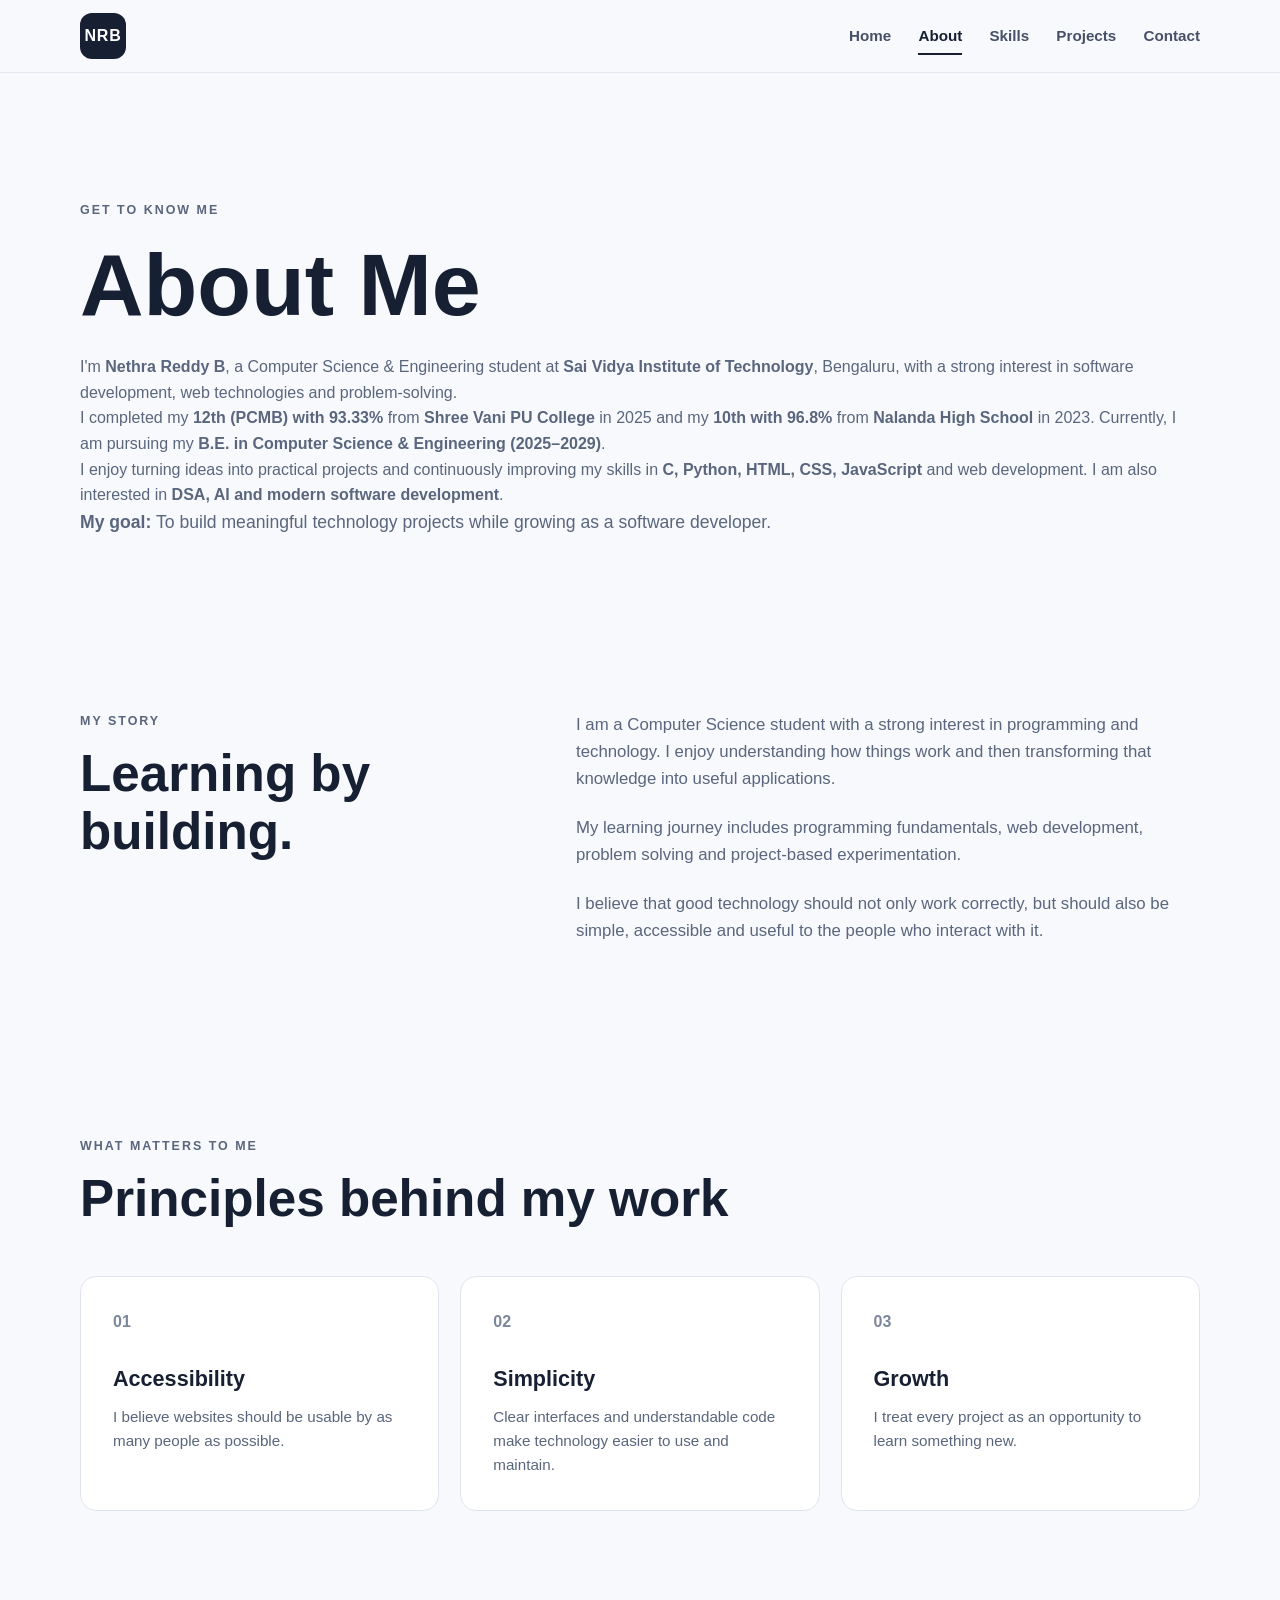
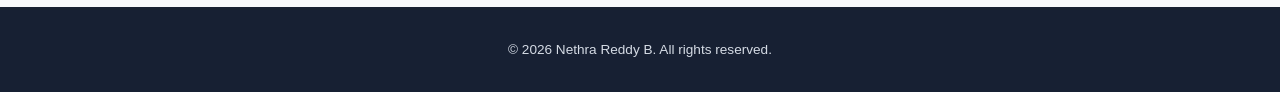
==== about.html @ d2db45e7 "Add files via upload" ====
<!DOCTYPE html>
<html lang="en">
<head>

    <meta charset="UTF-8">

    <meta name="viewport"
          content="width=device-width, initial-scale=1.0">

    <meta name="description"
          content="Learn more about Nethra Reddy B, a Computer Science student interested in programming, technology and creative problem solving.">

    <meta name="author"
          content="Nethra Reddy B">

    <meta name="robots"
          content="index, follow">

    <title>About | Nethra Reddy B</title>

    <link rel="stylesheet" href="css/style.css">

</head>

<body>

<a class="skip-link" href="#main-content">
    Skip to main content
</a>


<header class="site-header">

    <nav class="navbar"
         aria-label="Primary navigation">

        <a class="logo"
           href="index.html"
           aria-label="Nethra Reddy home">
            NRB
        </a>

        <button class="menu-toggle"
                type="button"
                aria-label="Open navigation menu"
                aria-expanded="false"
                aria-controls="primary-menu">

            <span></span>
            <span></span>
            <span></span>

        </button>

        <ul class="nav-links" id="primary-menu">

            <li>
                <a href="index.html">
                    Home
                </a>
            </li>

            <li>
                <a href="about.html"
                   aria-current="page">
                    About
                </a>
            </li>

            <li>
                <a href="skills.html">
                    Skills
                </a>
            </li>

            <li>
                <a href="projects.html">
                    Projects
                </a>
            </li>

            <li>
                <a href="contact.html">
                    Contact
                </a>
            </li>

        </ul>

    </nav>

</header>


<main id="main-content">

    <section class="page-hero"
             aria-labelledby="page-title">

        <p class="eyebrow">
            GET TO KNOW ME
        </p>

        <h1 id="page-title">
            About Me
        </h1>

       <p>
    I'm <strong>Nethra Reddy B</strong>, a Computer Science &
    Engineering student at <strong>Sai Vidya Institute of Technology</strong>,
    Bengaluru, with a strong interest in software development,
    web technologies and problem-solving.
</p>

<p>
    I completed my <strong>12th (PCMB) with 93.33%</strong> from
    <strong>Shree Vani PU College</strong> in 2025 and my
    <strong>10th with 96.8%</strong> from
    <strong>Nalanda High School</strong> in 2023.
    Currently, I am pursuing my <strong>B.E. in Computer Science &
    Engineering (2025–2029)</strong>.
</p>

<p>
    I enjoy turning ideas into practical projects and continuously
    improving my skills in <strong>C, Python, HTML, CSS, JavaScript</strong>
    and web development. I am also interested in
    <strong>DSA, AI and modern software development</strong>.
</p>

<p>
    <strong>My goal:</strong> To build meaningful technology projects
    while growing as a software developer.
</p>

    </section>


    <section class="content-section section"
             aria-labelledby="story-title">

        <div class="content-layout">

            <div>

                <p class="eyebrow">
                    MY STORY
                </p>

                <h2 id="story-title">
                    Learning by building.
                </h2>

            </div>


            <div class="content-text">

                <p>
                    I am a Computer Science student with a strong interest
                    in programming and technology. I enjoy understanding
                    how things work and then transforming that knowledge
                    into useful applications.
                </p>

                <p>
                    My learning journey includes programming fundamentals,
                    web development, problem solving and project-based
                    experimentation.
                </p>

                <p>
                    I believe that good technology should not only work
                    correctly, but should also be simple, accessible and
                    useful to the people who interact with it.
                </p>

            </div>

        </div>

    </section>


    <section class="values-section section"
             aria-labelledby="values-title">

        <div class="section-heading">

            <p class="eyebrow">
                WHAT MATTERS TO ME
            </p>

            <h2 id="values-title">
                Principles behind my work
            </h2>

        </div>


        <div class="intro-grid">

            <article class="info-card">

                <span class="card-number">
                    01
                </span>

                <h3>
                    Accessibility
                </h3>

                <p>
                    I believe websites should be usable by as many people
                    as possible.
                </p>

            </article>


            <article class="info-card">

                <span class="card-number">
                    02
                </span>

                <h3>
                    Simplicity
                </h3>

                <p>
                    Clear interfaces and understandable code make
                    technology easier to use and maintain.
                </p>

            </article>


            <article class="info-card">

                <span class="card-number">
                    03
                </span>

                <h3>
                    Growth
                </h3>

                <p>
                    I treat every project as an opportunity to learn
                    something new.
                </p>

            </article>

        </div>

    </section>

</main>


<footer class="site-footer">

    <p>
        &copy; <span class="current-year"></span>
        Nethra Reddy B. All rights reserved.
    </p>

</footer>


<script src="js/script.js"></script>

</body>
</html>
---- css/style.css ----
/* =========================================
   RESET
========================================= */

* {
    box-sizing: border-box;
    margin: 0;
    padding: 0;
}

html {
    scroll-behavior: smooth;
}

body {
    min-height: 100vh;
    font-family:
        Arial,
        Helvetica,
        sans-serif;
    line-height: 1.6;
    color: #172033;
    background: #f8f9fc;
}

img {
    max-width: 100%;
    display: block;
}

a {
    color: inherit;
}

button,
input,
textarea {
    font: inherit;
}


/* =========================================
   ACCESSIBILITY
========================================= */

.skip-link {
    position: fixed;
    top: -100px;
    left: 1rem;
    z-index: 9999;
    padding: 0.75rem 1rem;
    color: #ffffff;
    background: #172033;
    border-radius: 0.5rem;
    text-decoration: none;
}

.skip-link:focus {
    top: 1rem;
    outline: 3px solid #f2b84b;
    outline-offset: 3px;
}

:focus-visible {
    outline: 3px solid #f2b84b;
    outline-offset: 4px;
}


/* =========================================
   HEADER
========================================= */

.site-header {
    position: sticky;
    top: 0;
    z-index: 1000;
    background: rgba(248, 249, 252, 0.96);
    border-bottom: 1px solid #e3e7ef;
}

.navbar {
    width: min(1120px, 92%);
    min-height: 72px;
    margin: auto;

    display: flex;
    align-items: center;
    justify-content: space-between;
    gap: 2rem;
}

.logo {
    display: inline-flex;
    align-items: center;
    justify-content: center;

    width: 46px;
    height: 46px;

    color: #ffffff;
    background: #172033;

    border-radius: 12px;

    font-weight: 800;
    text-decoration: none;
    letter-spacing: 0.05em;
}

.nav-links {
    display: flex;
    align-items: center;
    gap: 1.7rem;

    list-style: none;
}

.nav-links a {
    position: relative;

    padding: 0.4rem 0;

    color: #465066;
    text-decoration: none;

    font-size: 0.95rem;
    font-weight: 600;
}

.nav-links a:hover,
.nav-links a[aria-current="page"] {
    color: #172033;
}

.nav-links a[aria-current="page"]::after {
    content: "";

    position: absolute;
    left: 0;
    right: 0;
    bottom: -4px;

    height: 2px;

    background: #172033;
}

.menu-toggle {
    display: none;

    width: 44px;
    height: 44px;

    border: 1px solid #d9dee8;
    border-radius: 8px;

    background: #ffffff;

    cursor: pointer;
}

.menu-toggle span {
    display: block;

    width: 20px;
    height: 2px;

    margin: 4px auto;

    background: #172033;
}


/* =========================================
   GENERAL
========================================= */

.section {
    width: min(1120px, 92%);
    margin: 0 auto;
    padding: 6rem 0;
}

.eyebrow {
    margin-bottom: 0.8rem;

    color: #59667d;

    font-size: 0.78rem;
    font-weight: 800;
    letter-spacing: 0.16em;
}

h1,
h2,
h3 {
    line-height: 1.15;
}

h1 {
    font-size: clamp(2.7rem, 7vw, 5.5rem);
}

h2 {
    font-size: clamp(2rem, 4vw, 3.2rem);
}

h3 {
    font-size: 1.35rem;
}

p {
    color: #59667d;
}


/* =========================================
   BUTTONS
========================================= */

.button {
    display: inline-flex;
    align-items: center;
    justify-content: center;

    min-height: 48px;
    padding: 0.75rem 1.3rem;

    border-radius: 8px;

    font-weight: 700;
    text-decoration: none;

    cursor: pointer;

    transition:
        transform 0.2s ease,
        background 0.2s ease;
}

.button:hover {
    transform: translateY(-2px);
}

.primary-button {
    color: #ffffff;
    background: #172033;
    border: 2px solid #172033;
}

.primary-button:hover {
    background: #2a3750;
}

.secondary-button {
    color: #172033;
    background: transparent;
    border: 2px solid #172033;
}

.secondary-button:hover {
    color: #ffffff;
    background: #172033;
}


/* =========================================
   HOME HERO
========================================= */

.hero {
    width: min(1120px, 92%);
    min-height: calc(100vh - 72px);

    margin: auto;

    display: grid;
    grid-template-columns: 1.2fr 0.8fr;
    align-items: center;
    gap: 5rem;
}

.hero h1 span {
    display: block;
    color: #59667d;
}

.hero-description {
    max-width: 650px;
    margin: 1.5rem 0 2rem;

    font-size: 1.12rem;
}

.hero-buttons {
    display: flex;
    flex-wrap: wrap;
    gap: 1rem;
}

.hero-card {
    display: grid;
    place-items: center;

    min-height: 390px;

    background: #e8ecf3;
    border-radius: 30px;

    transform: rotate(2deg);
}

.hero-card-inner {
    width: 82%;
    padding: 3rem;

    background: #172033;
    color: #ffffff;

    border-radius: 24px;

    transform: rotate(-2deg);

    box-shadow:
        20px 20px 0 #cdd4df;
}

.hero-card-inner h2 {
    margin: 1rem 0;

    color: #ffffff;

    font-size: clamp(2.2rem, 5vw, 4rem);
}

.hero-card-inner p {
    color: #d6dce7;
}

.code-symbol {
    font-size: 2rem;
    font-weight: 800;
    color: #f2b84b;
}


/* =========================================
   SECTION HEADINGS
========================================= */

.section-heading {
    max-width: 700px;
    margin-bottom: 3rem;
}

.section-heading h2 {
    color: #172033;
}


/* =========================================
   CARDS
========================================= */

.intro-grid {
    display: grid;
    grid-template-columns: repeat(3, 1fr);
    gap: 1.3rem;
}

.info-card {
    padding: 2rem;

    background: #ffffff;
    border: 1px solid #e0e5ed;
    border-radius: 16px;
}

.card-number {
    display: inline-block;
    margin-bottom: 2rem;

    color: #7b879b;

    font-weight: 800;
}

.info-card h3 {
    margin-bottom: 0.8rem;
}

.info-card p {
    font-size: 0.95rem;
}


/* =========================================
   PAGE HERO
========================================= */

.page-hero {
    width: min(1120px, 92%);

    margin: auto;
    padding: 8rem 0 5rem;
}

.page-hero h1 {
    margin-bottom: 1.2rem;
}

.page-hero > p:last-child {
    max-width: 700px;
    font-size: 1.1rem;
}


/* =========================================
   ABOUT
========================================= */

.content-layout {
    display: grid;
    grid-template-columns: 0.8fr 1.2fr;
    gap: 5rem;
}

.content-text {
    display: grid;
    gap: 1.4rem;
}

.content-text p {
    font-size: 1.05rem;
}


/* =========================================
   SKILLS
========================================= */

.skills-grid {
    display: grid;
    grid-template-columns: repeat(3, 1fr);
    gap: 1.3rem;
}

.skill-card {
    padding: 2rem;

    background: #ffffff;
    border: 1px solid #e0e5ed;
    border-radius: 16px;
}

.skill-icon {
    display: inline-grid;
    place-items: center;

    width: 58px;
    height: 58px;

    margin-bottom: 1.5rem;

    color: #ffffff;
    background: #172033;

    border-radius: 12px;

    font-weight: 800;
}

.skill-card h3 {
    margin-bottom: 0.8rem;
}


/* =========================================
   PROJECTS
========================================= */

.projects-grid {
    display: grid;
    grid-template-columns: repeat(2, 1fr);
    gap: 1.5rem;
}

.project-card {
    min-height: 300px;
    padding: 2rem;

    display: flex;
    flex-direction: column;
    justify-content: space-between;

    background: #ffffff;
    border: 1px solid #e0e5ed;
    border-radius: 18px;

    transition:
        transform 0.2s ease,
        box-shadow 0.2s ease;
}

.project-card:hover {
    transform: translateY(-5px);

    box-shadow:
        0 16px 35px rgba(23, 32, 51, 0.08);
}

.project-number {
    color: #8b95a7;
    font-weight: 800;
}

.project-category {
    margin-bottom: 0.7rem;

    color: #7a8598;

    font-size: 0.75rem;
    font-weight: 800;
    letter-spacing: 0.12em;
}

.project-content h3 {
    margin-bottom: 1rem;
}

.project-content > p:not(.project-category) {
    margin-bottom: 1.5rem;
}

.tag-list {
    display: flex;
    flex-wrap: wrap;
    gap: 0.5rem;

    list-style: none;
}

.tag-list li {
    padding: 0.35rem 0.7rem;

    color: #465066;
    background: #eef1f6;

    border-radius: 999px;

    font-size: 0.78rem;
    font-weight: 700;
}


/* =========================================
   CONTACT
========================================= */

.contact-layout {
    display: grid;
    grid-template-columns: 0.8fr 1.2fr;
    gap: 5rem;
    align-items: start;
}

.contact-intro h2 {
    margin-bottom: 1.2rem;
}

.contact-note {
    display: flex;
    gap: 0.8rem;

    margin-top: 2rem;
    padding: 1rem;

    background: #eef1f6;
    border-radius: 10px;
}

.contact-note span {
    color: #172033;
    font-weight: 900;
}

.contact-note p {
    font-size: 0.9rem;
}

.contact-form {
    padding: 2rem;

    background: #ffffff;
    border: 1px solid #dfe4ec;
    border-radius: 18px;

    box-shadow:
        0 14px 35px rgba(23, 32, 51, 0.06);
}

.contact-form h2 {
    margin-bottom: 2rem;
    font-size: 1.8rem;
}

.form-group {
    margin-bottom: 1.3rem;
}

.form-group label {
    display: block;
    margin-bottom: 0.5rem;

    color: #172033;

    font-weight: 700;
}

.form-group label span {
    color: #9b2c2c;
}

.form-group input,
.form-group textarea {
    width: 100%;

    padding: 0.85rem 1rem;

    color: #172033;
    background: #ffffff;

    border: 2px solid #d8dee8;
    border-radius: 8px;

    transition:
        border-color 0.2s ease,
        box-shadow 0.2s ease;
}

.form-group textarea {
    resize: vertical;
    min-height: 150px;
}

.form-group input:focus,
.form-group textarea:focus {
    border-color: #172033;

    box-shadow:
        0 0 0 3px rgba(23, 32, 51, 0.12);

    outline: none;
}

.form-group input[aria-invalid="true"],
.form-group textarea[aria-invalid="true"] {
    border-color: #a52b2b;
}

.form-error {
    min-height: 1.4rem;
    margin-top: 0.3rem;

    color: #a52b2b;

    font-size: 0.85rem;
}

.submit-button {
    width: 100%;
    margin-top: 0.5rem;
}

.required-note {
    margin-top: 1rem;
    font-size: 0.8rem;
}


/* =========================================
   FOOTER
========================================= */

.site-footer {
    padding: 2rem;

    text-align: center;

    background: #172033;
}

.site-footer p {
    color: #d5dbe5;
    font-size: 0.85rem;
}


/* =========================================
   RESPONSIVE
========================================= */

@media (max-width: 850px) {

    .menu-toggle {
        display: block;
    }

    .nav-links {
        position: absolute;
        top: 72px;
        left: 0;
        right: 0;

        display: none;
        flex-direction: column;
        align-items: stretch;

        padding: 1rem 4%;

        background: #f8f9fc;
        border-bottom: 1px solid #e0e5ed;
    }

    .nav-links.is-open {
        display: flex;
    }

    .nav-links a {
        display: block;
        padding: 0.8rem;
    }

    .nav-links a[aria-current="page"]::after {
        display: none;
    }

    .hero {
        grid-template-columns: 1fr;
        gap: 3rem;
        padding: 5rem 0;
    }

    .hero-card {
        min-height: 300px;
    }

    .intro-grid,
    .skills-grid {
        grid-template-columns: 1fr 1fr;
    }

    .content-layout,
    .contact-layout {
        grid-template-columns: 1fr;
        gap: 3rem;
    }

}


@media (max-width: 600px) {

    .section {
        padding: 4rem 0;
    }

    .page-hero {
        padding: 5rem 0 3rem;
    }

    .hero {
        min-height: auto;
        padding: 5rem 0;
    }

    .hero-buttons {
        flex-direction: column;
        align-items: stretch;
    }

    .button {
        width: 100%;
    }

    .intro-grid,
    .skills-grid,
    .projects-grid {
        grid-template-columns: 1fr;
    }

    .hero-card-inner {
        padding: 2rem;
    }

    .contact-form {
        padding: 1.3rem;
    }

}
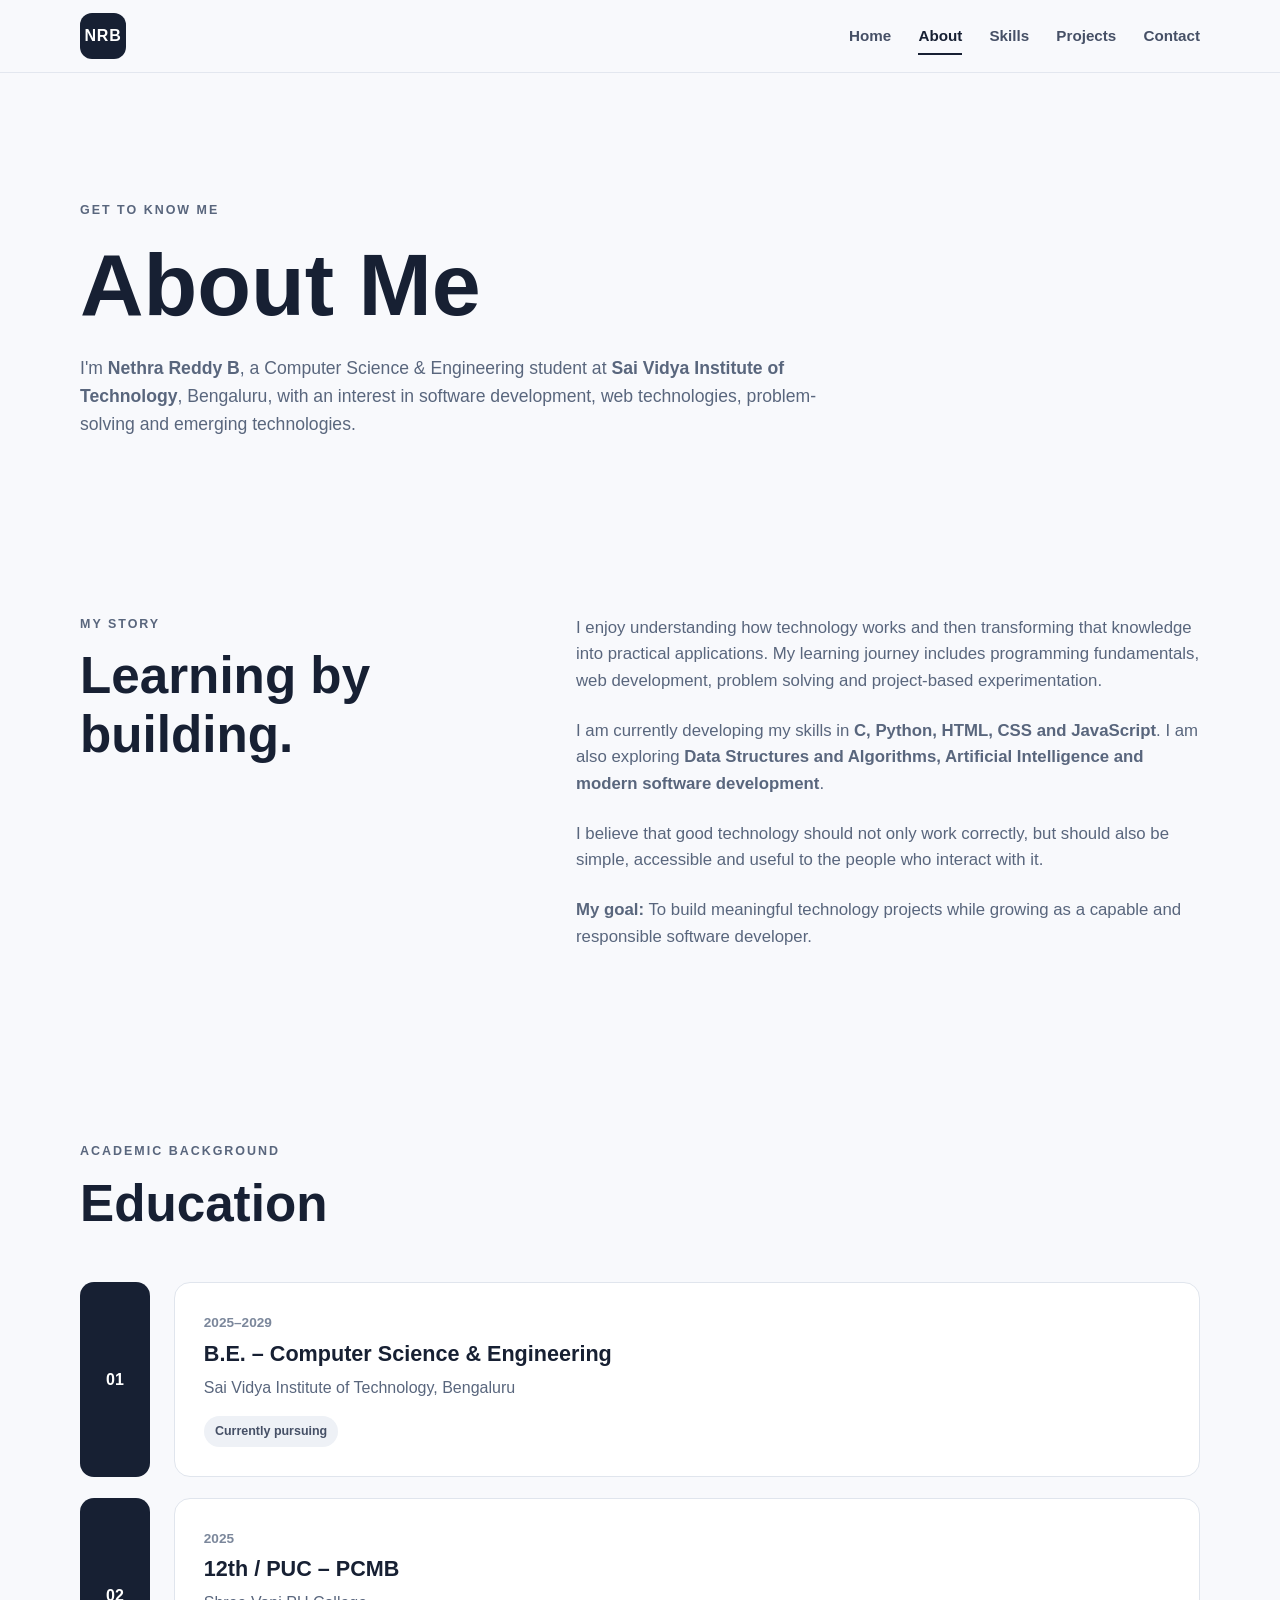
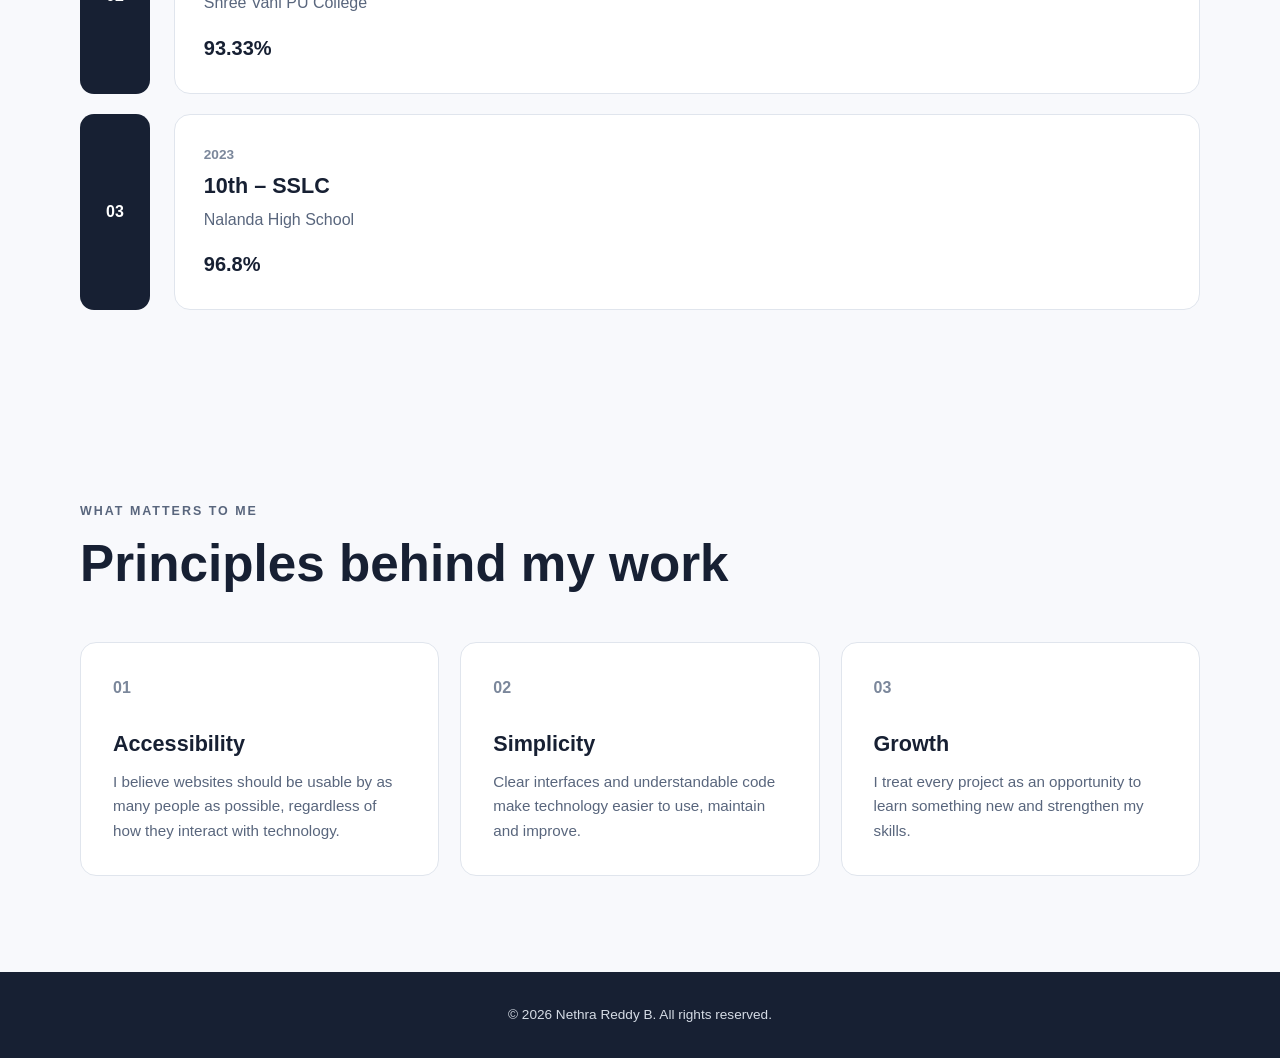
==== commit 44457d1b: "Add files via upload" ====
--- a/about.html
+++ b/about.html
@@ -8,7 +8,7 @@
           content="width=device-width, initial-scale=1.0">
 
     <meta name="description"
-          content="Learn more about Nethra Reddy B, a Computer Science student interested in programming, technology and creative problem solving.">
+          content="About Nethra Reddy B, a Computer Science and Engineering student interested in programming, web development, DSA, AI and software development.">
 
     <meta name="author"
           content="Nethra Reddy B">
@@ -105,33 +105,13 @@
             About Me
         </h1>
 
-       <p>
-    I'm <strong>Nethra Reddy B</strong>, a Computer Science &
-    Engineering student at <strong>Sai Vidya Institute of Technology</strong>,
-    Bengaluru, with a strong interest in software development,
-    web technologies and problem-solving.
-</p>
-
-<p>
-    I completed my <strong>12th (PCMB) with 93.33%</strong> from
-    <strong>Shree Vani PU College</strong> in 2025 and my
-    <strong>10th with 96.8%</strong> from
-    <strong>Nalanda High School</strong> in 2023.
-    Currently, I am pursuing my <strong>B.E. in Computer Science &
-    Engineering (2025–2029)</strong>.
-</p>
-
-<p>
-    I enjoy turning ideas into practical projects and continuously
-    improving my skills in <strong>C, Python, HTML, CSS, JavaScript</strong>
-    and web development. I am also interested in
-    <strong>DSA, AI and modern software development</strong>.
-</p>
-
-<p>
-    <strong>My goal:</strong> To build meaningful technology projects
-    while growing as a software developer.
-</p>
+        <p>
+            I'm <strong>Nethra Reddy B</strong>, a Computer Science &
+            Engineering student at
+            <strong>Sai Vidya Institute of Technology</strong>,
+            Bengaluru, with an interest in software development,
+            web technologies, problem-solving and emerging technologies.
+        </p>
 
     </section>
 
@@ -157,25 +137,146 @@
             <div class="content-text">
 
                 <p>
-                    I am a Computer Science student with a strong interest
-                    in programming and technology. I enjoy understanding
-                    how things work and then transforming that knowledge
-                    into useful applications.
-                </p>
-
-                <p>
+                    I enjoy understanding how technology works and then
+                    transforming that knowledge into practical applications.
                     My learning journey includes programming fundamentals,
                     web development, problem solving and project-based
                     experimentation.
                 </p>
 
                 <p>
+                    I am currently developing my skills in
+                    <strong>C, Python, HTML, CSS and JavaScript</strong>.
+                    I am also exploring
+                    <strong>Data Structures and Algorithms, Artificial
+                    Intelligence and modern software development</strong>.
+                </p>
+
+                <p>
                     I believe that good technology should not only work
                     correctly, but should also be simple, accessible and
                     useful to the people who interact with it.
                 </p>
 
+                <p>
+                    <strong>My goal:</strong>
+                    To build meaningful technology projects while growing
+                    as a capable and responsible software developer.
+                </p>
+
             </div>
+
+        </div>
+
+    </section>
+
+
+    <section class="education-section section"
+             aria-labelledby="education-title">
+
+        <div class="section-heading">
+
+            <p class="eyebrow">
+                ACADEMIC BACKGROUND
+            </p>
+
+            <h2 id="education-title">
+                Education
+            </h2>
+
+        </div>
+
+
+        <div class="timeline">
+
+            <article class="timeline-item">
+
+                <div class="timeline-marker"
+                     aria-hidden="true">
+                    01
+                </div>
+
+                <div class="timeline-content">
+
+                    <span class="timeline-date">
+                        2025–2029
+                    </span>
+
+                    <h3>
+                        B.E. – Computer Science & Engineering
+                    </h3>
+
+                    <p>
+                        Sai Vidya Institute of Technology, Bengaluru
+                    </p>
+
+                    <span class="status-badge">
+                        Currently pursuing
+                    </span>
+
+                </div>
+
+            </article>
+
+
+            <article class="timeline-item">
+
+                <div class="timeline-marker"
+                     aria-hidden="true">
+                    02
+                </div>
+
+                <div class="timeline-content">
+
+                    <span class="timeline-date">
+                        2025
+                    </span>
+
+                    <h3>
+                        12th / PUC – PCMB
+                    </h3>
+
+                    <p>
+                        Shree Vani PU College
+                    </p>
+
+                    <strong class="percentage">
+                        93.33%
+                    </strong>
+
+                </div>
+
+            </article>
+
+
+            <article class="timeline-item">
+
+                <div class="timeline-marker"
+                     aria-hidden="true">
+                    03
+                </div>
+
+                <div class="timeline-content">
+
+                    <span class="timeline-date">
+                        2023
+                    </span>
+
+                    <h3>
+                        10th – SSLC
+                    </h3>
+
+                    <p>
+                        Nalanda High School
+                    </p>
+
+                    <strong class="percentage">
+                        96.8%
+                    </strong>
+
+                </div>
+
+            </article>
 
         </div>
 
@@ -212,7 +313,8 @@
 
                 <p>
                     I believe websites should be usable by as many people
-                    as possible.
+                    as possible, regardless of how they interact with
+                    technology.
                 </p>
 
             </article>
@@ -230,7 +332,7 @@
 
                 <p>
                     Clear interfaces and understandable code make
-                    technology easier to use and maintain.
+                    technology easier to use, maintain and improve.
                 </p>
 
             </article>
@@ -248,7 +350,7 @@
 
                 <p>
                     I treat every project as an opportunity to learn
-                    something new.
+                    something new and strengthen my skills.
                 </p>
 
             </article>
--- a/css/style.css
+++ b/css/style.css
@@ -14,11 +14,14 @@
 
 body {
     min-height: 100vh;
+
     font-family:
         Arial,
         Helvetica,
         sans-serif;
+
     line-height: 1.6;
+
     color: #172033;
     background: #f8f9fc;
 }
@@ -45,18 +48,25 @@
 
 .skip-link {
     position: fixed;
+
     top: -100px;
     left: 1rem;
+
     z-index: 9999;
+
     padding: 0.75rem 1rem;
+
     color: #ffffff;
     background: #172033;
+
     border-radius: 0.5rem;
+
     text-decoration: none;
 }
 
 .skip-link:focus {
     top: 1rem;
+
     outline: 3px solid #f2b84b;
     outline-offset: 3px;
 }
@@ -74,24 +84,33 @@
 .site-header {
     position: sticky;
     top: 0;
+
     z-index: 1000;
+
     background: rgba(248, 249, 252, 0.96);
+
     border-bottom: 1px solid #e3e7ef;
+
+    backdrop-filter: blur(10px);
 }
 
 .navbar {
     width: min(1120px, 92%);
+
     min-height: 72px;
+
     margin: auto;
 
     display: flex;
     align-items: center;
     justify-content: space-between;
+
     gap: 2rem;
 }
 
 .logo {
     display: inline-flex;
+
     align-items: center;
     justify-content: center;
 
@@ -104,13 +123,17 @@
     border-radius: 12px;
 
     font-weight: 800;
+
     text-decoration: none;
+
     letter-spacing: 0.05em;
 }
 
 .nav-links {
     display: flex;
+
     align-items: center;
+
     gap: 1.7rem;
 
     list-style: none;
@@ -122,6 +145,7 @@
     padding: 0.4rem 0;
 
     color: #465066;
+
     text-decoration: none;
 
     font-size: 0.95rem;
@@ -137,6 +161,7 @@
     content: "";
 
     position: absolute;
+
     left: 0;
     right: 0;
     bottom: -4px;
@@ -178,7 +203,9 @@
 
 .section {
     width: min(1120px, 92%);
+
     margin: 0 auto;
+
     padding: 6rem 0;
 }
 
@@ -189,6 +216,7 @@
 
     font-size: 0.78rem;
     font-weight: 800;
+
     letter-spacing: 0.16em;
 }
 
@@ -214,6 +242,14 @@
     color: #59667d;
 }
 
+.section-description {
+    margin-top: 1rem;
+
+    max-width: 650px;
+
+    font-size: 1.05rem;
+}
+
 
 /* =========================================
    BUTTONS
@@ -221,22 +257,26 @@
 
 .button {
     display: inline-flex;
+
     align-items: center;
     justify-content: center;
 
     min-height: 48px;
+
     padding: 0.75rem 1.3rem;
 
     border-radius: 8px;
 
     font-weight: 700;
+
     text-decoration: none;
 
     cursor: pointer;
 
     transition:
         transform 0.2s ease,
-        background 0.2s ease;
+        background 0.2s ease,
+        color 0.2s ease;
 }
 
 .button:hover {
@@ -245,7 +285,9 @@
 
 .primary-button {
     color: #ffffff;
+
     background: #172033;
+
     border: 2px solid #172033;
 }
 
@@ -255,13 +297,28 @@
 
 .secondary-button {
     color: #172033;
+
     background: transparent;
+
     border: 2px solid #172033;
 }
 
 .secondary-button:hover {
     color: #ffffff;
+
     background: #172033;
+}
+
+.text-button {
+    color: #172033;
+
+    background: transparent;
+
+    border: 2px solid transparent;
+}
+
+.text-button:hover {
+    background: #eef1f6;
 }
 
 
@@ -271,23 +328,29 @@
 
 .hero {
     width: min(1120px, 92%);
+
     min-height: calc(100vh - 72px);
 
     margin: auto;
 
     display: grid;
+
     grid-template-columns: 1.2fr 0.8fr;
+
     align-items: center;
+
     gap: 5rem;
 }
 
 .hero h1 span {
     display: block;
+
     color: #59667d;
 }
 
 .hero-description {
     max-width: 650px;
+
     margin: 1.5rem 0 2rem;
 
     font-size: 1.12rem;
@@ -295,17 +358,21 @@
 
 .hero-buttons {
     display: flex;
+
     flex-wrap: wrap;
-    gap: 1rem;
+
+    gap: 0.7rem;
 }
 
 .hero-card {
     display: grid;
+
     place-items: center;
 
     min-height: 390px;
 
     background: #e8ecf3;
+
     border-radius: 30px;
 
     transform: rotate(2deg);
@@ -313,9 +380,11 @@
 
 .hero-card-inner {
     width: 82%;
+
     padding: 3rem;
 
     background: #172033;
+
     color: #ffffff;
 
     border-radius: 24px;
@@ -340,7 +409,9 @@
 
 .code-symbol {
     font-size: 2rem;
+
     font-weight: 800;
+
     color: #f2b84b;
 }
 
@@ -351,6 +422,7 @@
 
 .section-heading {
     max-width: 700px;
+
     margin-bottom: 3rem;
 }
 
@@ -365,7 +437,9 @@
 
 .intro-grid {
     display: grid;
+
     grid-template-columns: repeat(3, 1fr);
+
     gap: 1.3rem;
 }
 
@@ -373,136 +447,375 @@
     padding: 2rem;
 
     background: #ffffff;
+
     border: 1px solid #e0e5ed;
+
     border-radius: 16px;
-}
-
-.card-number {
-    display: inline-block;
-    margin-bottom: 2rem;
-
-    color: #7b879b;
-
-    font-weight: 800;
-}
-
-.info-card h3 {
-    margin-bottom: 0.8rem;
-}
-
-.info-card p {
-    font-size: 0.95rem;
-}
-
-
-/* =========================================
-   PAGE HERO
-========================================= */
-
-.page-hero {
-    width: min(1120px, 92%);
-
-    margin: auto;
-    padding: 8rem 0 5rem;
-}
-
-.page-hero h1 {
-    margin-bottom: 1.2rem;
-}
-
-.page-hero > p:last-child {
-    max-width: 700px;
-    font-size: 1.1rem;
-}
-
-
-/* =========================================
-   ABOUT
-========================================= */
-
-.content-layout {
-    display: grid;
-    grid-template-columns: 0.8fr 1.2fr;
-    gap: 5rem;
-}
-
-.content-text {
-    display: grid;
-    gap: 1.4rem;
-}
-
-.content-text p {
-    font-size: 1.05rem;
-}
-
-
-/* =========================================
-   SKILLS
-========================================= */
-
-.skills-grid {
-    display: grid;
-    grid-template-columns: repeat(3, 1fr);
-    gap: 1.3rem;
-}
-
-.skill-card {
-    padding: 2rem;
-
-    background: #ffffff;
-    border: 1px solid #e0e5ed;
-    border-radius: 16px;
-}
-
-.skill-icon {
-    display: inline-grid;
-    place-items: center;
-
-    width: 58px;
-    height: 58px;
-
-    margin-bottom: 1.5rem;
-
-    color: #ffffff;
-    background: #172033;
-
-    border-radius: 12px;
-
-    font-weight: 800;
-}
-
-.skill-card h3 {
-    margin-bottom: 0.8rem;
-}
-
-
-/* =========================================
-   PROJECTS
-========================================= */
-
-.projects-grid {
-    display: grid;
-    grid-template-columns: repeat(2, 1fr);
-    gap: 1.5rem;
-}
-
-.project-card {
-    min-height: 300px;
-    padding: 2rem;
-
-    display: flex;
-    flex-direction: column;
-    justify-content: space-between;
-
-    background: #ffffff;
-    border: 1px solid #e0e5ed;
-    border-radius: 18px;
 
     transition:
         transform 0.2s ease,
         box-shadow 0.2s ease;
 }
 
+.info-card:hover {
+    transform: translateY(-4px);
+
+    box-shadow:
+        0 12px 30px rgba(23, 32, 51, 0.07);
+}
+
+.card-number {
+    display: inline-block;
+
+    margin-bottom: 2rem;
+
+    color: #7b879b;
+
+    font-weight: 800;
+}
+
+.info-card h3 {
+    margin-bottom: 0.8rem;
+}
+
+.info-card p {
+    font-size: 0.95rem;
+}
+
+
+/* =========================================
+   PAGE HERO
+========================================= */
+
+.page-hero {
+    width: min(1120px, 92%);
+
+    margin: auto;
+
+    padding: 8rem 0 5rem;
+}
+
+.page-hero h1 {
+    margin-bottom: 1.2rem;
+}
+
+.page-hero > p:last-child {
+    max-width: 750px;
+
+    font-size: 1.1rem;
+}
+
+
+/* =========================================
+   ABOUT
+========================================= */
+
+.content-layout {
+    display: grid;
+
+    grid-template-columns: 0.8fr 1.2fr;
+
+    gap: 5rem;
+}
+
+.content-text {
+    display: grid;
+
+    gap: 1.4rem;
+}
+
+.content-text p {
+    font-size: 1.05rem;
+}
+
+
+/* =========================================
+   EDUCATION
+========================================= */
+
+.education-grid {
+    display: grid;
+
+    grid-template-columns: repeat(3, 1fr);
+
+    gap: 1.3rem;
+}
+
+.education-card {
+    padding: 2rem;
+
+    background: #ffffff;
+
+    border: 1px solid #e0e5ed;
+
+    border-radius: 16px;
+}
+
+.education-year {
+    display: inline-block;
+
+    margin-bottom: 1.3rem;
+
+    color: #7b879b;
+
+    font-size: 0.85rem;
+
+    font-weight: 800;
+}
+
+.education-card h3 {
+    margin-bottom: 0.8rem;
+}
+
+.education-card strong {
+    display: block;
+
+    margin-top: 1rem;
+
+    font-size: 1.4rem;
+
+    color: #172033;
+}
+
+.education-status,
+.status-badge {
+    display: inline-block;
+
+    margin-top: 1rem;
+
+    padding: 0.35rem 0.7rem;
+
+    color: #465066;
+
+    background: #eef1f6;
+
+    border-radius: 999px;
+
+    font-size: 0.78rem;
+
+    font-weight: 700;
+}
+
+.center-button {
+    display: flex;
+
+    justify-content: center;
+
+    margin-top: 2.5rem;
+}
+
+
+/* =========================================
+   EDUCATION TIMELINE
+========================================= */
+
+.timeline {
+    display: grid;
+
+    gap: 1.3rem;
+}
+
+.timeline-item {
+    display: grid;
+
+    grid-template-columns: 70px 1fr;
+
+    gap: 1.5rem;
+
+    align-items: stretch;
+}
+
+.timeline-marker {
+    display: grid;
+
+    place-items: center;
+
+    min-height: 70px;
+
+    color: #ffffff;
+
+    background: #172033;
+
+    border-radius: 14px;
+
+    font-weight: 800;
+}
+
+.timeline-content {
+    padding: 1.8rem;
+
+    background: #ffffff;
+
+    border: 1px solid #e0e5ed;
+
+    border-radius: 16px;
+}
+
+.timeline-date {
+    display: block;
+
+    margin-bottom: 0.5rem;
+
+    color: #7b879b;
+
+    font-size: 0.85rem;
+
+    font-weight: 800;
+}
+
+.timeline-content h3 {
+    margin-bottom: 0.5rem;
+}
+
+.percentage {
+    display: inline-block;
+
+    margin-top: 1rem;
+
+    color: #172033;
+
+    font-size: 1.25rem;
+}
+
+
+/* =========================================
+   SKILLS
+========================================= */
+
+.skills-grid {
+    display: grid;
+
+    grid-template-columns: repeat(3, 1fr);
+
+    gap: 1.3rem;
+}
+
+.skill-card {
+    padding: 2rem;
+
+    background: #ffffff;
+
+    border: 1px solid #e0e5ed;
+
+    border-radius: 16px;
+
+    transition:
+        transform 0.2s ease,
+        box-shadow 0.2s ease;
+}
+
+.skill-card:hover {
+    transform: translateY(-4px);
+
+    box-shadow:
+        0 12px 30px rgba(23, 32, 51, 0.07);
+}
+
+.skill-icon {
+    display: inline-grid;
+
+    place-items: center;
+
+    width: 58px;
+    height: 58px;
+
+    margin-bottom: 1.5rem;
+
+    color: #ffffff;
+
+    background: #172033;
+
+    border-radius: 12px;
+
+    font-weight: 800;
+}
+
+.skill-card h3 {
+    margin-bottom: 0.8rem;
+}
+
+
+/* =========================================
+   CURRENTLY LEARNING
+========================================= */
+
+.learning-card {
+    padding: 3rem;
+
+    background: #172033;
+
+    border-radius: 20px;
+}
+
+.learning-card h2 {
+    max-width: 700px;
+
+    margin-bottom: 2rem;
+
+    color: #ffffff;
+}
+
+.learning-card .eyebrow {
+    color: #cdd4df;
+}
+
+.learning-list {
+    display: grid;
+
+    grid-template-columns: repeat(2, 1fr);
+
+    gap: 0.8rem 2rem;
+
+    list-style: none;
+}
+
+.learning-list li {
+    padding: 0.9rem 1rem;
+
+    color: #ffffff;
+
+    background: #26334b;
+
+    border-radius: 8px;
+
+    font-weight: 600;
+}
+
+
+/* =========================================
+   PROJECTS
+========================================= */
+
+.projects-grid {
+    display: grid;
+
+    grid-template-columns: repeat(2, 1fr);
+
+    gap: 1.5rem;
+}
+
+.project-card {
+    min-height: 300px;
+
+    padding: 2rem;
+
+    display: flex;
+
+    flex-direction: column;
+
+    justify-content: space-between;
+
+    background: #ffffff;
+
+    border: 1px solid #e0e5ed;
+
+    border-radius: 18px;
+
+    transition:
+        transform 0.2s ease,
+        box-shadow 0.2s ease;
+}
+
 .project-card:hover {
     transform: translateY(-5px);
 
@@ -512,6 +825,7 @@
 
 .project-number {
     color: #8b95a7;
+
     font-weight: 800;
 }
 
@@ -521,7 +835,9 @@
     color: #7a8598;
 
     font-size: 0.75rem;
+
     font-weight: 800;
+
     letter-spacing: 0.12em;
 }
 
@@ -535,7 +851,9 @@
 
 .tag-list {
     display: flex;
+
     flex-wrap: wrap;
+
     gap: 0.5rem;
 
     list-style: none;
@@ -545,11 +863,13 @@
     padding: 0.35rem 0.7rem;
 
     color: #465066;
+
     background: #eef1f6;
 
     border-radius: 999px;
 
     font-size: 0.78rem;
+
     font-weight: 700;
 }
 
@@ -560,8 +880,11 @@
 
 .contact-layout {
     display: grid;
+
     grid-template-columns: 0.8fr 1.2fr;
+
     gap: 5rem;
+
     align-items: start;
 }
 
@@ -569,19 +892,55 @@
     margin-bottom: 1.2rem;
 }
 
+.social-links {
+    display: flex;
+
+    flex-wrap: wrap;
+
+    gap: 0.7rem;
+
+    margin-top: 2rem;
+}
+
+.social-links a {
+    padding: 0.6rem 0.9rem;
+
+    color: #172033;
+
+    border: 1px solid #d8dee8;
+
+    border-radius: 8px;
+
+    text-decoration: none;
+
+    font-weight: 700;
+}
+
+.social-links a:hover {
+    color: #ffffff;
+
+    background: #172033;
+
+    border-color: #172033;
+}
+
 .contact-note {
     display: flex;
+
     gap: 0.8rem;
 
     margin-top: 2rem;
+
     padding: 1rem;
 
     background: #eef1f6;
+
     border-radius: 10px;
 }
 
 .contact-note span {
     color: #172033;
+
     font-weight: 900;
 }
 
@@ -593,7 +952,9 @@
     padding: 2rem;
 
     background: #ffffff;
+
     border: 1px solid #dfe4ec;
+
     border-radius: 18px;
 
     box-shadow:
@@ -602,6 +963,7 @@
 
 .contact-form h2 {
     margin-bottom: 2rem;
+
     font-size: 1.8rem;
 }
 
@@ -611,6 +973,7 @@
 
 .form-group label {
     display: block;
+
     margin-bottom: 0.5rem;
 
     color: #172033;
@@ -629,9 +992,11 @@
     padding: 0.85rem 1rem;
 
     color: #172033;
+
     background: #ffffff;
 
     border: 2px solid #d8dee8;
+
     border-radius: 8px;
 
     transition:
@@ -641,6 +1006,7 @@
 
 .form-group textarea {
     resize: vertical;
+
     min-height: 150px;
 }
 
@@ -661,6 +1027,7 @@
 
 .form-error {
     min-height: 1.4rem;
+
     margin-top: 0.3rem;
 
     color: #a52b2b;
@@ -670,11 +1037,13 @@
 
 .submit-button {
     width: 100%;
+
     margin-top: 0.5rem;
 }
 
 .required-note {
     margin-top: 1rem;
+
     font-size: 0.8rem;
 }
 
@@ -693,6 +1062,7 @@
 
 .site-footer p {
     color: #d5dbe5;
+
     font-size: 0.85rem;
 }
 
@@ -709,17 +1079,22 @@
 
     .nav-links {
         position: absolute;
+
         top: 72px;
+
         left: 0;
         right: 0;
 
         display: none;
+
         flex-direction: column;
+
         align-items: stretch;
 
         padding: 1rem 4%;
 
         background: #f8f9fc;
+
         border-bottom: 1px solid #e0e5ed;
     }
 
@@ -729,6 +1104,7 @@
 
     .nav-links a {
         display: block;
+
         padding: 0.8rem;
     }
 
@@ -738,7 +1114,9 @@
 
     .hero {
         grid-template-columns: 1fr;
+
         gap: 3rem;
+
         padding: 5rem 0;
     }
 
@@ -747,13 +1125,15 @@
     }
 
     .intro-grid,
-    .skills-grid {
+    .skills-grid,
+    .education-grid {
         grid-template-columns: 1fr 1fr;
     }
 
     .content-layout,
     .contact-layout {
         grid-template-columns: 1fr;
+
         gap: 3rem;
     }
 
@@ -772,11 +1152,13 @@
 
     .hero {
         min-height: auto;
+
         padding: 5rem 0;
     }
 
     .hero-buttons {
         flex-direction: column;
+
         align-items: stretch;
     }
 
@@ -786,7 +1168,8 @@
 
     .intro-grid,
     .skills-grid,
-    .projects-grid {
+    .projects-grid,
+    .education-grid {
         grid-template-columns: 1fr;
     }
 
@@ -798,4 +1181,18 @@
         padding: 1.3rem;
     }
 
+    .learning-list {
+        grid-template-columns: 1fr;
+    }
+
+    .timeline-item {
+        grid-template-columns: 1fr;
+    }
+
+    .timeline-marker {
+        min-height: 50px;
+
+        width: 50px;
+    }
+
 }
